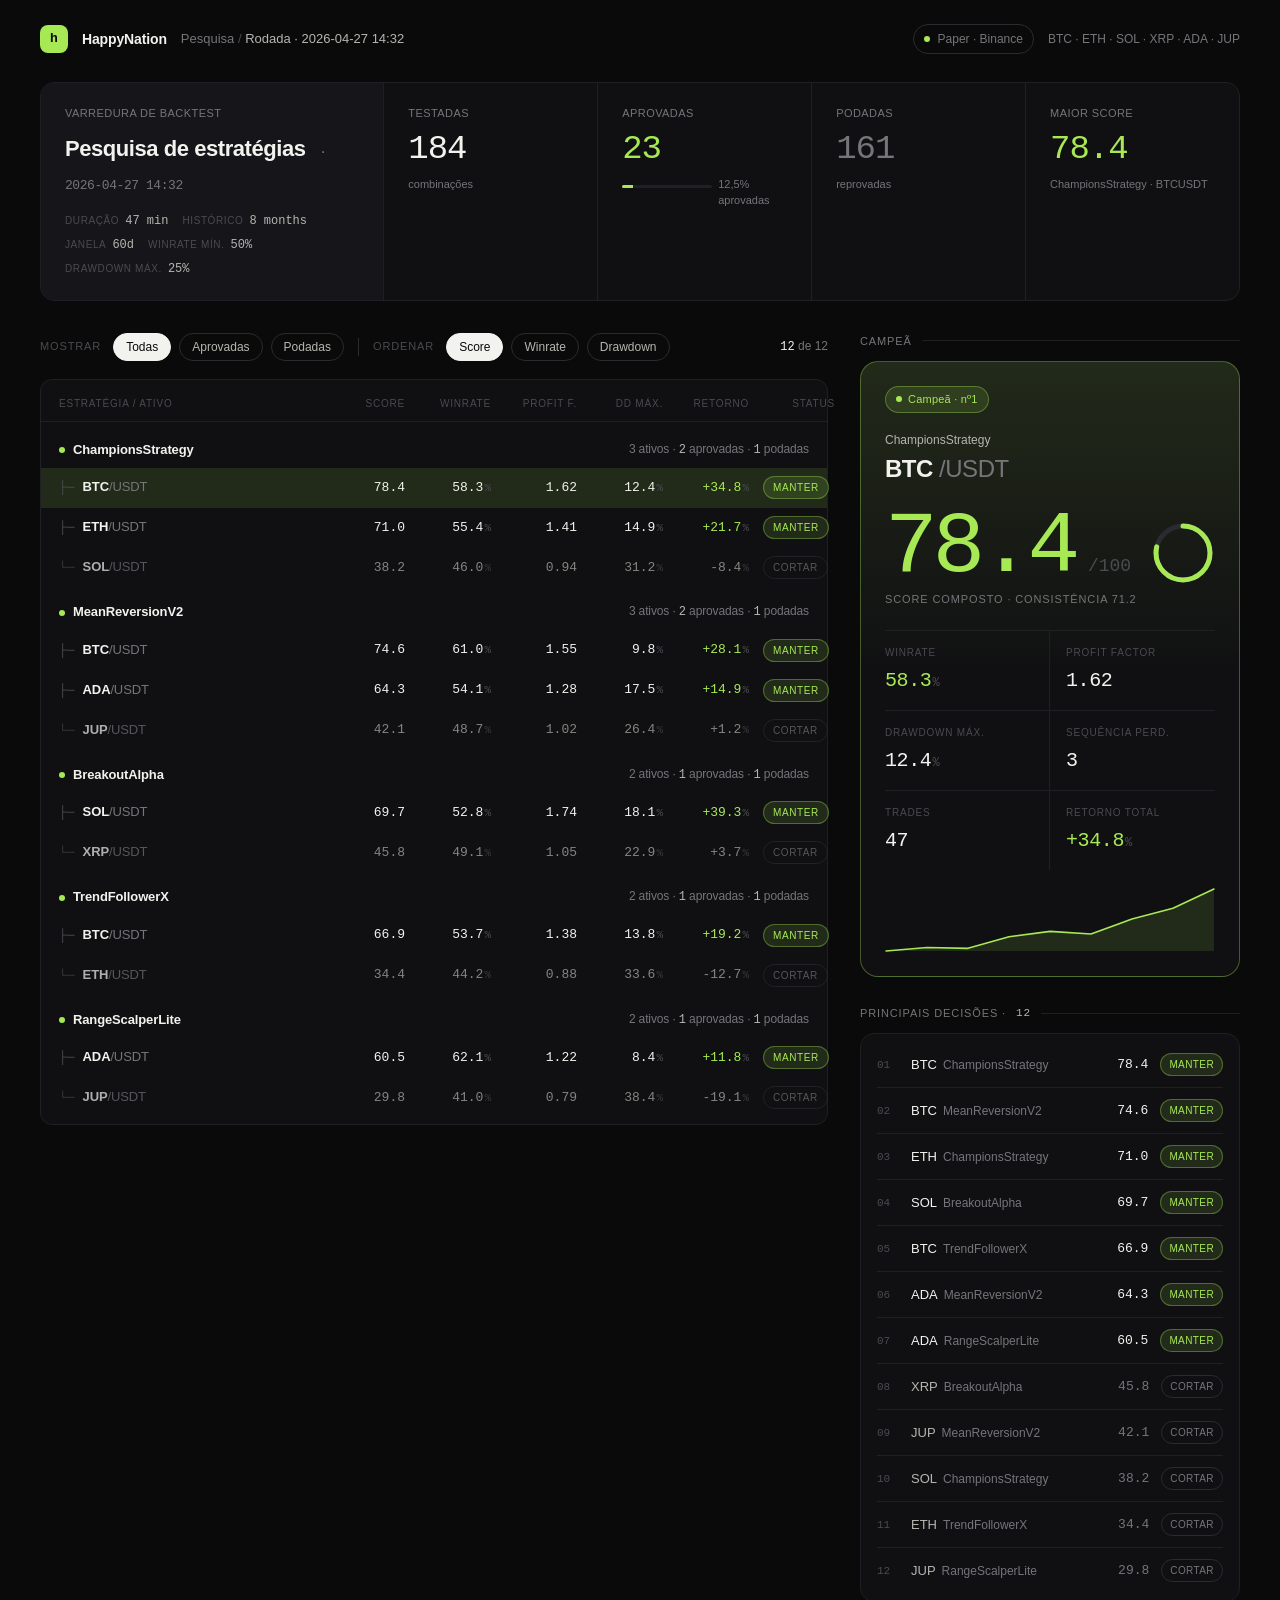
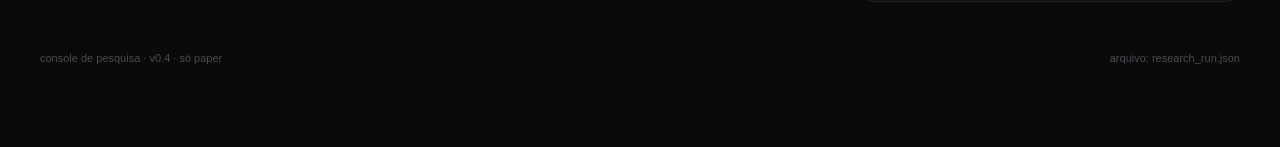
==== src/static/dashboard.html @ c48c34e0 "feat: runtime config, dashboard templates and seed databases - src/config/portfolio.yaml: portfolio " ====
<!doctype html>
<!--
  DIREÇÃO B — modernizada.
  Fundo neutro profundo (não preto puro), accent lima saturado em oklch,
  pareamento sans (system) + mono (system) para números, densidade alta
  com mais respiro. Original — não recria UI proprietária.
-->
<html lang="pt-BR">
<head>
<meta charset="utf-8">
<meta name="viewport" content="width=1200">
<title>HappyNation · Pesquisa</title>
<style>
  :root{
    --bg:        #0a0a0b;
    --surface-1: #101012;
    --surface-2: #16161a;
    --line:      #1f1f24;
    --line-2:    #2a2a31;
    --ink:       #f2f2ee;
    --ink-2:     #b6b6b0;
    --ink-3:     #75757a;
    --ink-4:     #4a4a50;

    --accent:        oklch(0.86 0.19 130);   /* lime-acid */
    --accent-soft:   oklch(0.86 0.19 130 / 0.12);
    --accent-line:   oklch(0.86 0.19 130 / 0.35);
    --warn:          oklch(0.70 0.17 25);    /* warm red, drawdown / cut */
    --warn-soft:     oklch(0.70 0.17 25 / 0.14);

    --sans: -apple-system, BlinkMacSystemFont, "Inter", "Helvetica Neue", "Segoe UI", Helvetica, Arial, sans-serif;
    --mono: ui-monospace, "SF Mono", "JetBrains Mono", "Cascadia Mono", Menlo, Consolas, monospace;
  }
  *{box-sizing:border-box}
  html,body{margin:0;padding:0;background:var(--bg);color:var(--ink)}
  body{
    font: 14px/1.5 var(--sans);
    -webkit-font-smoothing:antialiased;
    text-rendering:optimizeLegibility;
    min-height:100vh;
    padding: 24px 40px 80px;
  }
  .num{font-family:var(--mono);font-variant-numeric:tabular-nums;font-feature-settings:"tnum" 1;letter-spacing:-0.01em}
  ::selection{background:var(--accent);color:#0a0a0b}

  button{
    font: 12px/1 var(--sans);
    color:var(--ink-2);
    background:transparent;
    border:1px solid var(--line-2);
    padding:7px 12px;
    cursor:pointer;
    border-radius: 999px;
    letter-spacing:0;
    transition: color .12s, background .12s, border-color .12s;
  }
  button:hover{color:var(--ink);border-color:var(--ink-4)}
  button:focus-visible{outline:2px solid var(--accent);outline-offset:2px}
  button[aria-pressed="true"]{
    background:var(--ink);
    color:#0a0a0b;
    border-color:var(--ink);
  }

  .container{max-width:1320px;margin:0 auto}

  /* ===== top bar ===== */
  header.bar{
    display:flex;align-items:center;justify-content:space-between;
    padding-bottom:28px;
    gap:24px;
  }
  .bar .left{display:flex;align-items:center;gap:14px}
  .bar .mark{
    width:28px;height:28px;border-radius:8px;
    background:var(--accent);
    display:grid;place-items:center;
    color:#0a0a0b;font-family:var(--mono);font-weight:700;font-size:13px;
  }
  .bar .brand{font-weight:600;font-size:14px;letter-spacing:-0.01em}
  .bar .crumb{color:var(--ink-3);font-size:13px}
  .bar .crumb b{color:var(--ink-2);font-weight:500}
  .bar .right{display:flex;align-items:center;gap:14px;color:var(--ink-3);font-size:12px}
  .bar .pulse{
    display:inline-flex;align-items:center;gap:8px;
    padding:5px 10px;border:1px solid var(--line-2);border-radius:999px;
  }
  .bar .pulse .d{width:6px;height:6px;border-radius:50%;background:var(--accent)}

  /* ===== run header ===== */
  .runhead{
    display:grid;grid-template-columns: 1.6fr 1fr 1fr 1fr 1fr;
    background:var(--surface-1);
    border:1px solid var(--line);
    border-radius:14px;
    overflow:hidden;
    margin-bottom:32px;
  }
  .runhead .cell{
    padding:22px 24px;
    border-left:1px solid var(--line);
  }
  .runhead .cell:first-child{border-left:0;background:var(--surface-2)}
  .runhead .lbl{
    color:var(--ink-3);font-size:11px;letter-spacing:.04em;
    text-transform:uppercase;margin-bottom:10px;
  }
  .runhead h1{
    margin:0 0 6px;font-size:22px;font-weight:600;letter-spacing:-0.02em;
    color:var(--ink);
  }
  .runhead h1 .ts{color:var(--ink-3);font-weight:400;margin-left:8px;font-size:13px;font-family:var(--mono)}
  .runhead .params{
    display:flex;flex-wrap:wrap;gap: 6px 14px;
    color:var(--ink-3);font-size:12px;margin-top:14px;
  }
  .runhead .params .p{display:inline-flex;align-items:baseline;gap:6px}
  .runhead .params .p .k{color:var(--ink-4);text-transform:uppercase;letter-spacing:.06em;font-size:10px}
  .runhead .params .p .v{color:var(--ink-2);font-family:var(--mono);font-size:12px}
  .runhead .val{
    font-family:var(--mono);font-variant-numeric:tabular-nums;
    font-size:34px;line-height:1;letter-spacing:-0.03em;color:var(--ink);
    font-weight:500;
  }
  .runhead .val .u{color:var(--ink-4);font-size:14px;margin-left:3px}
  .runhead .val.accent{color:var(--accent)}
  .runhead .val.dim{color:var(--ink-3)}
  .runhead .delta{
    display:inline-flex;align-items:baseline;gap:6px;margin-top:10px;
    font-size:11px;color:var(--ink-3);
  }
  .runhead .delta .bar{
    flex:1;height:3px;background:var(--line);border-radius:2px;overflow:hidden;
    min-width:90px;
  }
  .runhead .delta .bar i{display:block;height:100%;background:var(--accent)}

  /* ===== layout ===== */
  main{display:grid;grid-template-columns: minmax(0,1fr) 380px;gap:32px;}

  /* ===== controls ===== */
  .controls{
    display:flex;align-items:center;gap:8px;
    margin-bottom:18px;flex-wrap:wrap;
  }
  .controls .sep{
    width:1px;height:18px;background:var(--line-2);margin:0 6px;
  }
  .controls .glbl{
    color:var(--ink-4);font-size:11px;text-transform:uppercase;letter-spacing:.08em;margin-right:4px;
  }
  .countpill{
    margin-left:auto;color:var(--ink-3);font-size:12px;
  }
  .countpill b{color:var(--ink);font-family:var(--mono);font-weight:500}

  /* (legacy strategy group styles removed — now rendered as tree) */

  /* ===== tree view ===== */
  .tree{
    background:var(--surface-1);
    border:1px solid var(--line);
    border-radius:12px;
    padding:6px 0;
    font-family:var(--mono);
  }
  .tree .node{
    display:grid;
    grid-template-columns: minmax(260px, 1.4fr) repeat(5, minmax(72px, 1fr)) auto;
    align-items:center;
    gap:14px;
    padding:8px 18px;
    font-size:13px;
    color:var(--ink-2);
    border-bottom:1px dashed transparent;
  }
  .tree .label{
    display:flex;align-items:baseline;gap:8px;
    white-space:nowrap;overflow:hidden;text-overflow:ellipsis;
  }
  .tree .guide{
    color:var(--ink-4);
    user-select:none;
    letter-spacing:0;
  }
  .tree .v{
    font-variant-numeric:tabular-nums;
    text-align:right;color:var(--ink);
  }
  .tree .v .u{color:var(--ink-4);font-size:11px;margin-left:1px}
  .tree .verdict{
    font-family:var(--sans);
    font-size:10px;letter-spacing:.06em;text-transform:uppercase;
    padding:3px 9px;border-radius:999px;
    border:1px solid var(--line-2);color:var(--ink-3);
    justify-self:end;
  }

  /* strategy header row */
  .tree .strat{
    grid-template-columns: 1fr auto;
    padding:14px 18px 8px;
    color:var(--ink);font-size:13px;font-weight:600;
    font-family:var(--sans);letter-spacing:-0.01em;
  }
  .tree .strat + .leaf{margin-top:0}
  .tree .strat .meta{
    color:var(--ink-3);font-weight:400;font-size:12px;
    font-family:var(--sans);
  }
  .tree .strat .meta b{color:var(--ink-2);font-weight:500;font-family:var(--mono)}
  .tree .strat .pip{
    display:inline-block;width:6px;height:6px;border-radius:50%;
    background:var(--ink-4);margin-right:8px;vertical-align:middle;
  }
  .tree .strat.has-approved .pip{background:var(--accent)}

  /* leaf rows (assets) */
  .tree .leaf .asset{
    color:var(--ink);font-weight:600;
    font-family:var(--sans);letter-spacing:-0.01em;
  }
  .tree .leaf .asset .pair{color:var(--ink-3);font-weight:400}
  .tree .leaf.approved .asset{color:var(--ink)}
  .tree .leaf.pruned{opacity:.7}
  .tree .leaf.pruned .v{color:var(--ink-2)}
  .tree .leaf.pruned:hover{opacity:1}
  .tree .leaf:hover{background:var(--surface-2)}
  .tree .leaf.champion{background:var(--accent-soft)}
  .tree .leaf.champion:hover{background:var(--accent-soft)}
  .tree .leaf.champion .score{color:var(--accent);font-weight:600}
  .tree .leaf.approved .score{color:var(--ink);font-weight:500}

  .tree .v.warn{color:var(--warn)}
  .tree .v.neg{color:var(--warn)}
  .tree .leaf.approved .ret{color:var(--accent)}

  .tree .leaf.approved .verdict{color:var(--accent);border-color:var(--accent-line);background:var(--accent-soft)}

  .tree .colhead{
    display:grid;
    grid-template-columns: minmax(260px, 1.4fr) repeat(5, minmax(72px, 1fr)) auto;
    gap:14px;
    padding:10px 18px;
    color:var(--ink-4);font-size:10px;
    text-transform:uppercase;letter-spacing:.08em;
    border-bottom:1px solid var(--line);
    font-family:var(--sans);
    margin-bottom:4px;
  }
  .tree .colhead span{text-align:right}
  .tree .colhead span:first-child{text-align:left}
  .tree .colhead span:last-child{min-width:72px}

  /* ===== sidebar ===== */
  aside.side{position:sticky;top:24px;align-self:start}
  .stamp{
    display:flex;align-items:center;gap:10px;
    color:var(--ink-3);font-size:11px;text-transform:uppercase;letter-spacing:.08em;
    margin-bottom:12px;
  }
  .stamp::after{content:"";flex:1;height:1px;background:var(--line)}

  .champ{
    background:linear-gradient(180deg, var(--accent-soft) 0%, transparent 50%), var(--surface-1);
    border:1px solid var(--accent-line);
    border-radius:18px;
    padding:24px;
    margin-bottom:28px;
    position:relative;
    overflow:hidden;
  }
  .champ .tag{
    display:inline-flex;align-items:center;gap:6px;
    font-size:11px;color:var(--accent);
    background:var(--accent-soft);border:1px solid var(--accent-line);
    padding:4px 10px;border-radius:999px;letter-spacing:.02em;
    margin-bottom:18px;
  }
  .champ .tag .d{width:6px;height:6px;border-radius:50%;background:var(--accent)}
  .champ .name{color:var(--ink-2);font-size:12px;margin-bottom:2px}
  .champ .pair{color:var(--ink);font-size:24px;font-weight:600;letter-spacing:-0.02em;margin-bottom:24px}

  .champ .heroline{display:flex;align-items:flex-end;gap:14px;margin-bottom:6px}
  .champ .heroscore{
    font-family:var(--mono);font-variant-numeric:tabular-nums;
    font-size:88px;line-height:.85;letter-spacing:-0.06em;
    color:var(--ink);font-weight:500;
  }
  .champ .heroscore.is-accent{color:var(--accent)}
  .champ .heroscore .of{color:var(--ink-4);font-size:18px;margin-left:2px;letter-spacing:0}
  .champ .ringWrap{display:flex;align-items:center;justify-content:flex-end;flex:1}
  .champ .ring{width:64px;height:64px;display:block}
  .champ .ring .track{stroke:var(--line-2);fill:none;stroke-width:5}
  .champ .ring .fill{stroke:var(--accent);fill:none;stroke-width:5;stroke-linecap:round;transform:rotate(-90deg);transform-origin:50% 50%}
  .champ .scorelbl{
    color:var(--ink-3);font-size:11px;text-transform:uppercase;letter-spacing:.08em;
    margin-bottom:22px;
  }
  .champ .stats{
    display:grid;grid-template-columns:1fr 1fr;gap:0;
    border-top:1px solid var(--line);
  }
  .champ .stats .s{
    padding:14px 0;border-bottom:1px solid var(--line);
  }
  .champ .stats .s:nth-child(odd){padding-right:16px;border-right:1px solid var(--line)}
  .champ .stats .s:nth-child(even){padding-left:16px}
  .champ .stats .s:nth-last-child(-n+2){border-bottom:0}
  .champ .stats .lbl{color:var(--ink-4);font-size:10px;text-transform:uppercase;letter-spacing:.08em;display:block;margin-bottom:6px}
  .champ .stats .v{font-family:var(--mono);font-variant-numeric:tabular-nums;font-size:20px;letter-spacing:-0.02em;color:var(--ink)}
  .champ .stats .v.accent{color:var(--accent)}
  .champ .stats .v .u{color:var(--ink-4);font-size:12px;margin-left:1px}
  .champ .equity{margin-top:18px}
  .champ .equity svg{width:100%;height:64px;display:block}
  .champ .equity .area{fill:var(--accent-soft)}
  .champ .equity .line{fill:none;stroke:var(--accent);stroke-width:1.6;vector-effect:non-scaling-stroke;stroke-linecap:round;stroke-linejoin:round}

  .decisions{
    background:var(--surface-1);border:1px solid var(--line);border-radius:14px;
    padding:8px 16px;
  }
  .decisions ol{list-style:none;margin:0;padding:0}
  .decisions li{
    display:grid;grid-template-columns:22px 1fr auto auto;align-items:center;gap:12px;
    padding:11px 0;border-bottom:1px solid var(--line);
  }
  .decisions li:last-child{border-bottom:0}
  .decisions li .idx{color:var(--ink-4);font-family:var(--mono);font-size:11px}
  .decisions li .what{
    overflow:hidden;text-overflow:ellipsis;white-space:nowrap;
    font-size:13px;color:var(--ink);
  }
  .decisions li .what .strat{color:var(--ink-3);font-size:12px;margin-left:6px}
  .decisions li .scoremini{
    font-family:var(--mono);font-variant-numeric:tabular-nums;
    font-size:13px;color:var(--ink);min-width:42px;text-align:right;
  }
  .decisions li.no .what{color:var(--ink-2)}
  .decisions li.no .scoremini{color:var(--ink-3)}
  .decisions li .verdict{
    font-size:10px;letter-spacing:.04em;text-transform:uppercase;
    padding:3px 8px;border-radius:999px;border:1px solid var(--line-2);color:var(--ink-3);
  }
  .decisions li.ok .verdict{color:var(--accent);border-color:var(--accent-line);background:var(--accent-soft)}

  /* ===== footer ===== */
  footer.foot{
    margin-top:48px;
    color:var(--ink-4);font-size:11px;
    display:flex;justify-content:space-between;align-items:center;gap:14px;
  }
  footer.foot .seg{display:flex;align-items:center;gap:8px}

  @media (max-width:1100px){
    body{padding:20px 24px 60px}
    main{grid-template-columns:1fr}
    aside.side{position:static}
    .runhead{grid-template-columns:1fr 1fr;}
    .runhead .cell{border-left:0;border-top:1px solid var(--line)}
    .runhead .cell:nth-child(-n+2){border-top:0}
    .runhead .cell:first-child{grid-column:1 / -1}
  }
</style>
</head>
<body>
<div class="container">

<header class="bar">
  <div class="left">
    <span class="mark">h</span>
    <span class="brand">HappyNation</span>
    <span class="crumb">Pesquisa <span style="color:var(--ink-4)">/</span> <b id="runId">Resultado da rodada</b></span>
  </div>
  <div class="right">
    <span class="pulse"><span class="d"></span>Paper · Binance</span>
    <span>BTC · ETH · SOL · XRP · ADA · JUP</span>
  </div>
</header>

<section class="runhead" aria-label="Resumo da rodada">
  <div class="cell">
    <div class="lbl">Varredura de backtest</div>
    <h1>Pesquisa de estratégias <span class="ts" id="hRanAt"></span></h1>
    <div class="params">
      <span class="p"><span class="k">duração</span><span class="v" id="hDuration"></span></span>
      <span class="p"><span class="k">histórico</span><span class="v" id="hHistory"></span></span>
      <span class="p"><span class="k">janela</span><span class="v" id="hWindow"></span></span>
      <span class="p"><span class="k">winrate mín.</span><span class="v"><span id="hWR"></span>%</span></span>
      <span class="p"><span class="k">drawdown máx.</span><span class="v"><span id="hDD"></span>%</span></span>
    </div>
  </div>
  <div class="cell">
    <div class="lbl">Testadas</div>
    <div class="val" id="hTested">—</div>
    <div class="delta"><span>combinações</span></div>
  </div>
  <div class="cell">
    <div class="lbl">Aprovadas</div>
    <div class="val accent" id="hApproved">—</div>
    <div class="delta">
      <div class="bar"><i id="hPassBar"></i></div>
      <span id="hRate">—</span>
    </div>
  </div>
  <div class="cell">
    <div class="lbl">Podadas</div>
    <div class="val dim" id="hPruned">—</div>
    <div class="delta"><span>reprovadas</span></div>
  </div>
  <div class="cell">
    <div class="lbl">Maior score</div>
    <div class="val accent" id="hTop">—</div>
    <div class="delta"><span id="hTopWho">—</span></div>
  </div>
</section>

<main>
  <section class="results" aria-label="Resultados">
    <div class="controls" role="toolbar" aria-label="Filtros e ordenação">
      <span class="glbl">Mostrar</span>
      <button data-filter="all" aria-pressed="true">Todas</button>
      <button data-filter="approved" aria-pressed="false">Aprovadas</button>
      <button data-filter="pruned" aria-pressed="false">Podadas</button>
      <span class="sep"></span>
      <span class="glbl">Ordenar</span>
      <button data-sort="score" aria-pressed="true">Score</button>
      <button data-sort="winrate" aria-pressed="false">Winrate</button>
      <button data-sort="drawdown" aria-pressed="false">Drawdown</button>
      <span class="countpill"><b id="cShown">0</b> de <span id="cTotal">0</span></span>
    </div>
    <div id="groups"></div>
  </section>

  <aside class="side" aria-label="Campeã e decisões">
    <div class="stamp">Campeã</div>
    <div id="champ"></div>

    <div class="stamp">Principais decisões · <span id="decCount" style="color:var(--ink-2);font-family:var(--mono)">0</span></div>
    <div class="decisions">
      <ol id="decisions"></ol>
    </div>
  </aside>
</main>

<footer class="foot">
  <span class="seg">console de pesquisa · v0.4 · só paper</span>
  <span class="seg">arquivo: research_run.json</span>
</footer>

</div>

<script>
/* =========================================================
   MOCK DATA
   ========================================================= */
const DATA = {
  ran_at: "2026-04-27 14:32",
  duration_min: 47,
  totals: { tested: 184, approved: 23, pruned: 161 },
  params: { history: "8 months", window_days: 60, min_winrate: 50, max_drawdown: 25 },
  results: [
    { strategy:"ChampionsStrategy", asset:"BTCUSDT", passed:true,  score:78.4, consistency_score:71.2, winrate_pct:58.3, profit_factor:1.62, max_drawdown_pct:12.4, max_loss_streak:3, trades:47, total_return_pct:34.8,
      equity_curve:[1000,1020,1015,1080,1110,1095,1180,1240,1348] },
    { strategy:"ChampionsStrategy", asset:"ETHUSDT", passed:true,  score:71.0, consistency_score:66.1, winrate_pct:55.4, profit_factor:1.41, max_drawdown_pct:14.9, max_loss_streak:4, trades:52, total_return_pct:21.7,
      equity_curve:[1000,990,1010,1040,1030,1080,1110,1090,1217] },
    { strategy:"ChampionsStrategy", asset:"SOLUSDT", passed:false, score:38.2, consistency_score:31.0, winrate_pct:46.0, profit_factor:0.94, max_drawdown_pct:31.2, max_loss_streak:7, trades:41, total_return_pct:-8.4,
      equity_curve:[1000,1040,990,950,920,1010,890,860,916] },

    { strategy:"MeanReversionV2", asset:"BTCUSDT", passed:true,  score:74.6, consistency_score:69.8, winrate_pct:61.0, profit_factor:1.55, max_drawdown_pct:9.8, max_loss_streak:2, trades:63, total_return_pct:28.1,
      equity_curve:[1000,1010,1004,1030,1055,1048,1090,1130,1281] },
    { strategy:"MeanReversionV2", asset:"ADAUSDT", passed:true,  score:64.3, consistency_score:60.0, winrate_pct:54.1, profit_factor:1.28, max_drawdown_pct:17.5, max_loss_streak:5, trades:38, total_return_pct:14.9,
      equity_curve:[1000,990,1010,1000,1040,1020,1060,1080,1149] },
    { strategy:"MeanReversionV2", asset:"JUPUSDT", passed:false, score:42.1, consistency_score:36.4, winrate_pct:48.7, profit_factor:1.02, max_drawdown_pct:26.4, max_loss_streak:6, trades:29, total_return_pct:1.2,
      equity_curve:[1000,1030,980,940,1010,970,1010,990,1012] },

    { strategy:"BreakoutAlpha", asset:"SOLUSDT", passed:true,  score:69.7, consistency_score:64.2, winrate_pct:52.8, profit_factor:1.74, max_drawdown_pct:18.1, max_loss_streak:4, trades:31, total_return_pct:39.3,
      equity_curve:[1000,1050,1020,1100,1080,1180,1140,1280,1393] },
    { strategy:"BreakoutAlpha", asset:"XRPUSDT", passed:false, score:45.8, consistency_score:39.7, winrate_pct:49.1, profit_factor:1.05, max_drawdown_pct:22.9, max_loss_streak:5, trades:27, total_return_pct:3.7,
      equity_curve:[1000,1040,990,960,1010,980,1020,1000,1037] },

    { strategy:"TrendFollowerX", asset:"BTCUSDT", passed:true,  score:66.9, consistency_score:62.5, winrate_pct:53.7, profit_factor:1.38, max_drawdown_pct:13.8, max_loss_streak:3, trades:44, total_return_pct:19.2,
      equity_curve:[1000,1010,1000,1040,1030,1070,1060,1120,1192] },
    { strategy:"TrendFollowerX", asset:"ETHUSDT", passed:false, score:34.4, consistency_score:28.9, winrate_pct:44.2, profit_factor:0.88, max_drawdown_pct:33.6, max_loss_streak:8, trades:39, total_return_pct:-12.7,
      equity_curve:[1000,1030,970,940,890,920,860,830,873] },

    { strategy:"RangeScalperLite", asset:"ADAUSDT", passed:true,  score:60.5, consistency_score:57.0, winrate_pct:62.1, profit_factor:1.22, max_drawdown_pct:8.4, max_loss_streak:2, trades:91, total_return_pct:11.8,
      equity_curve:[1000,1008,1004,1020,1018,1040,1036,1070,1118] },
    { strategy:"RangeScalperLite", asset:"JUPUSDT", passed:false, score:29.8, consistency_score:24.2, winrate_pct:41.0, profit_factor:0.79, max_drawdown_pct:38.4, max_loss_streak:9, trades:54, total_return_pct:-19.1,
      equity_curve:[1000,1010,950,910,880,830,790,800,809] },
  ]
};

/* =========================================================
   HELPERS
   ========================================================= */
const $  = (s,r=document)=>r.querySelector(s);
const $$ = (s,r=document)=>Array.from(r.querySelectorAll(s));
const fmt = {
  n1:(x)=>x.toFixed(1),
  n2:(x)=>x.toFixed(2),
  pct:(x)=>x.toFixed(1),
  signed:(x)=>(x>=0?"+":"")+x.toFixed(1),
};
const state = { filter:"all", sort:"score" };

function pricePathPaths(curve, w, h, pad=2){
  const min = Math.min(...curve), max = Math.max(...curve);
  const span = (max-min) || 1;
  const sx = (i)=> pad + (i/(curve.length-1))*(w-2*pad);
  const sy = (v)=> pad + (1 - (v-min)/span) * (h-2*pad);
  let line = "";
  curve.forEach((v,i)=> line += (i?"L":"M")+sx(i).toFixed(2)+" "+sy(v).toFixed(2));
  let area = `M${sx(0).toFixed(2)} ${(h-pad).toFixed(2)} `;
  curve.forEach((v,i)=> area += `L${sx(i).toFixed(2)} ${sy(v).toFixed(2)} `);
  area += `L${sx(curve.length-1).toFixed(2)} ${(h-pad).toFixed(2)} Z`;
  return { line, area };
}

/* =========================================================
   HEADER
   ========================================================= */
function renderHeader(){
  const t = DATA.totals;
  $("#hRanAt").textContent = "· "+DATA.ran_at;
  $("#hDuration").textContent = DATA.duration_min + " min";
  $("#hHistory").textContent = DATA.params.history;
  $("#hWindow").textContent = DATA.params.window_days + "d";
  $("#hWR").textContent = DATA.params.min_winrate;
  $("#hDD").textContent = DATA.params.max_drawdown;
  $("#hTested").textContent = t.tested;
  $("#hApproved").textContent = t.approved;
  $("#hPruned").textContent = t.pruned;
  const rate = (t.approved/t.tested*100);
  $("#hRate").innerHTML = rate.toFixed(1).replace('.',',')+'% aprovadas';
  $("#hPassBar").style.width = rate.toFixed(1)+"%";
  const top = DATA.results.slice().sort((a,b)=>b.score-a.score)[0];
  $("#hTop").innerHTML = fmt.n1(top.score);
  $("#hTopWho").textContent = top.strategy + " · " + top.asset;
  $("#runId").textContent = "Rodada · " + DATA.ran_at;
}

/* =========================================================
   GROUPS
   ========================================================= */
function getFiltered(){
  let rs = DATA.results.slice();
  if (state.filter==="approved") rs = rs.filter(r=>r.passed);
  else if (state.filter==="pruned") rs = rs.filter(r=>!r.passed);
  const sorters = {
    score:(a,b)=> b.score - a.score,
    winrate:(a,b)=> b.winrate_pct - a.winrate_pct,
    drawdown:(a,b)=> a.max_drawdown_pct - b.max_drawdown_pct,
  };
  rs.sort(sorters[state.sort]);
  return rs;
}

function renderGroups(){
  const rs = getFiltered();
  const groups = new Map();
  for (const r of rs){
    if (!groups.has(r.strategy)) groups.set(r.strategy, []);
    groups.get(r.strategy).push(r);
  }
  const orderedGroups = Array.from(groups.entries())
    .sort((a,b)=> Math.max(...b[1].map(r=>r.score)) - Math.max(...a[1].map(r=>r.score)));

  const championKey = (() => {
    const top = DATA.results.slice().sort((a,b)=>b.score-a.score)[0];
    return top ? top.strategy + "|" + top.asset : null;
  })();

  const root = $("#groups");
  root.innerHTML = "";

  const tree = document.createElement("div");
  tree.className = "tree";
  tree.innerHTML = `
    <div class="colhead">
      <span>Estratégia / Ativo</span>
      <span>Score</span>
      <span>Winrate</span>
      <span>Profit f.</span>
      <span>DD máx.</span>
      <span>Retorno</span>
      <span>Status</span>
    </div>`;

  for (const [strat, items] of orderedGroups){
    const okCount = items.filter(i=>i.passed).length;
    const stratEl = document.createElement("div");
    stratEl.className = "node strat" + (okCount>0?" has-approved":"");
    stratEl.innerHTML = `
      <div><span class="pip"></span>${strat}</div>
      <span class="meta">${items.length} ${items.length===1?"ativo":"ativos"} · <b>${okCount}</b> aprovadas · <b>${items.length-okCount}</b> podadas</span>`;
    tree.appendChild(stratEl);

    items.forEach((r, idx) => {
      const isLast = idx === items.length - 1;
      const guide = isLast ? "└─" : "├─";
      const key = r.strategy + "|" + r.asset;
      const isChamp = key === championKey;
      const ddClass = r.max_drawdown_pct > DATA.params.max_drawdown ? "warn" : "";
      const retClass = r.total_return_pct < 0 ? "neg" : "";
      const base = r.asset.replace("USDT","");

      const leaf = document.createElement("div");
      leaf.className = "node leaf " + (r.passed?"approved":"pruned") + (isChamp?" champion":"");
      leaf.innerHTML = `
        <div class="label"><span class="guide">${guide}</span><span class="asset">${base}<span class="pair">/USDT</span></span></div>
        <span class="v score">${fmt.n1(r.score)}</span>
        <span class="v">${fmt.pct(r.winrate_pct)}<span class="u">%</span></span>
        <span class="v">${fmt.n2(r.profit_factor)}</span>
        <span class="v ${ddClass}">${fmt.pct(r.max_drawdown_pct)}<span class="u">%</span></span>
        <span class="v ret ${retClass}">${fmt.signed(r.total_return_pct)}<span class="u">%</span></span>
        <span class="verdict">${r.passed?'manter':'cortar'}</span>`;
      tree.appendChild(leaf);
    });
  }
  root.appendChild(tree);

  $("#cShown").textContent = rs.length;
  $("#cTotal").textContent = DATA.results.length;
}

/* =========================================================
   SIDEBAR
   ========================================================= */
function renderSidebar(){
  const top = DATA.results.slice().sort((a,b)=>b.score-a.score)[0];
  const sp = pricePathPaths(top.equity_curve, 320, 64, 1);
  const base = top.asset.replace("USDT","");

  // ring
  const r = 27, c = 2*Math.PI*r;
  const pct = top.score/100;
  const dash = (pct*c).toFixed(2) + " " + (c).toFixed(2);

  $("#champ").innerHTML = `
    <div class="champ">
      <span class="tag"><span class="d"></span>Campeã · nº1</span>
      <div class="name">${top.strategy}</div>
      <div class="pair">${base} <span style="color:var(--ink-3);font-weight:400">/USDT</span></div>

      <div class="heroline">
        <div class="heroscore is-accent">${fmt.n1(top.score)}<span class="of"> /100</span></div>
        <div class="ringWrap">
          <svg class="ring" viewBox="0 0 64 64" aria-hidden="true">
            <circle class="track" cx="32" cy="32" r="${r}"/>
            <circle class="fill"  cx="32" cy="32" r="${r}" stroke-dasharray="${dash}"/>
          </svg>
        </div>
      </div>
      <div class="scorelbl">Score composto · consistência ${fmt.n1(top.consistency_score)}</div>

      <div class="stats">
        <div class="s"><span class="lbl">Winrate</span><span class="v accent">${fmt.pct(top.winrate_pct)}<span class="u">%</span></span></div>
        <div class="s"><span class="lbl">Profit factor</span><span class="v">${fmt.n2(top.profit_factor)}</span></div>
        <div class="s"><span class="lbl">Drawdown máx.</span><span class="v">${fmt.pct(top.max_drawdown_pct)}<span class="u">%</span></span></div>
        <div class="s"><span class="lbl">Sequência perd.</span><span class="v">${top.max_loss_streak}</span></div>
        <div class="s"><span class="lbl">Trades</span><span class="v">${top.trades}</span></div>
        <div class="s"><span class="lbl">Retorno total</span><span class="v accent">${fmt.signed(top.total_return_pct)}<span class="u">%</span></span></div>
      </div>

      <div class="equity" aria-label="Curva de equity">
        <svg viewBox="0 0 320 64" preserveAspectRatio="none">
          <path class="area" d="${sp.area}"/>
          <path class="line" d="${sp.line}"/>
        </svg>
      </div>
    </div>`;

  const decs = DATA.results.slice().sort((a,b)=>b.score-a.score).slice(0,12);
  $("#decisions").innerHTML = decs.map((r,i)=>{
    const baseAsset = r.asset.replace("USDT","");
    return `<li class="${r.passed?'ok':'no'}">
      <span class="idx">${String(i+1).padStart(2,"0")}</span>
      <span class="what">${baseAsset}<span class="strat">${r.strategy}</span></span>
      <span class="scoremini">${fmt.n1(r.score)}</span>
      <span class="verdict">${r.passed?"manter":"cortar"}</span>
    </li>`;
  }).join("");
  $("#decCount").textContent = decs.length;
}

/* =========================================================
   CONTROLS
   ========================================================= */
function bindControls(){
  $$("[data-filter]").forEach(b=>{
    b.addEventListener("click", ()=>{
      state.filter = b.dataset.filter;
      $$("[data-filter]").forEach(x=>x.setAttribute("aria-pressed", x===b ? "true":"false"));
      renderGroups();
    });
  });
  $$("[data-sort]").forEach(b=>{
    b.addEventListener("click", ()=>{
      state.sort = b.dataset.sort;
      $$("[data-sort]").forEach(x=>x.setAttribute("aria-pressed", x===b ? "true":"false"));
      renderGroups();
    });
  });
}

renderHeader();
renderGroups();
renderSidebar();
bindControls();
</script>
</body>
</html>
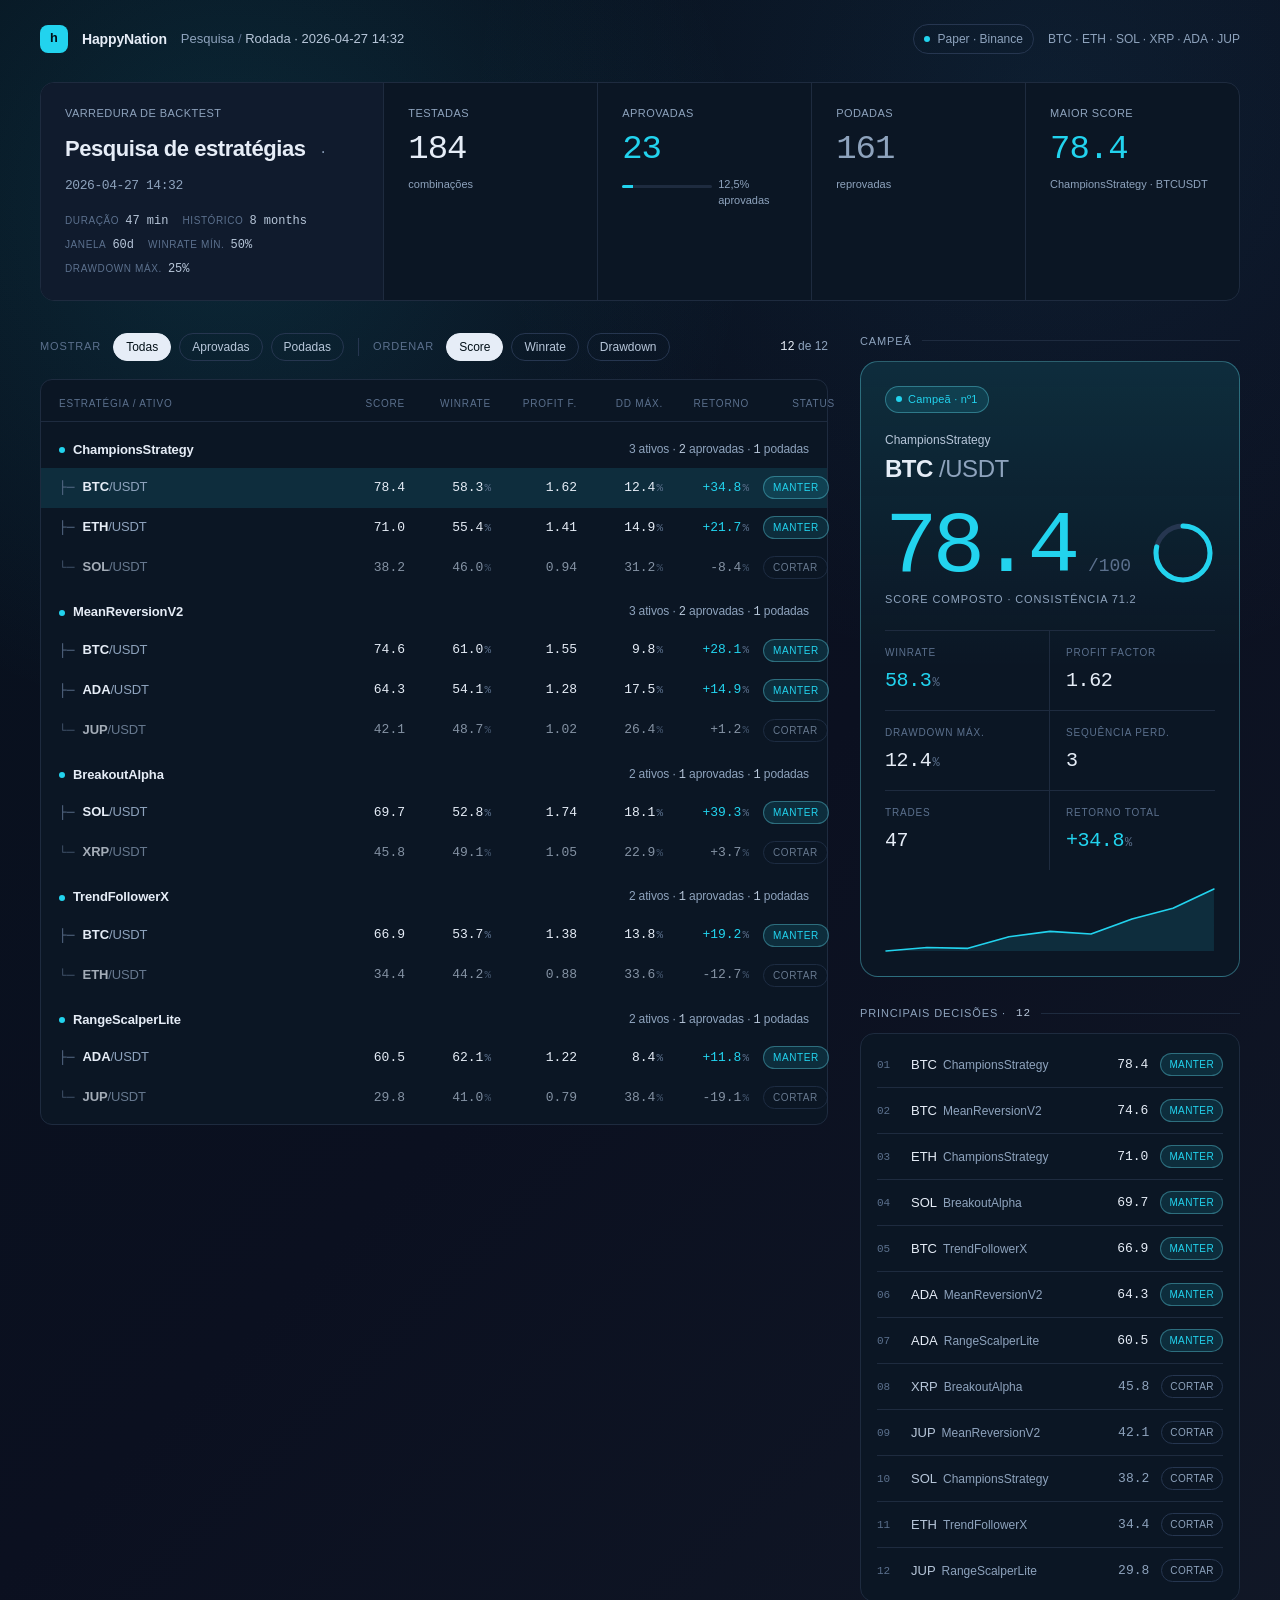
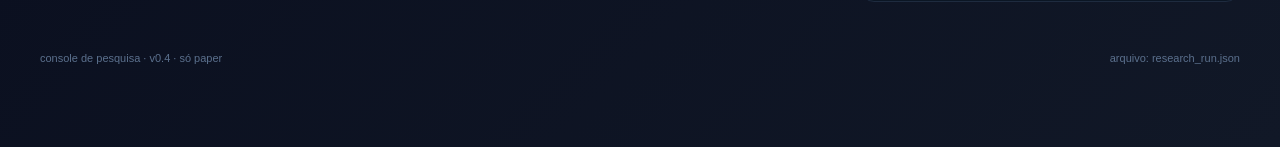
==== commit bf33cd11: "Consolidate Aether ops and dashboard refactor" ====
--- a/src/static/dashboard.html
+++ b/src/static/dashboard.html
@@ -1,7 +1,7 @@
 <!doctype html>
 <!--
   DIREÇÃO B — modernizada.
-  Fundo neutro profundo (não preto puro), accent lima saturado em oklch,
+  Fundo azul profundo, accent ciano e alta densidade de leitura,
   pareamento sans (system) + mono (system) para números, densidade alta
   com mais respiro. Original — não recria UI proprietária.
 -->
@@ -12,21 +12,21 @@
 <title>HappyNation · Pesquisa</title>
 <style>
   :root{
-    --bg:        #0a0a0b;
-    --surface-1: #101012;
-    --surface-2: #16161a;
-    --line:      #1f1f24;
-    --line-2:    #2a2a31;
-    --ink:       #f2f2ee;
-    --ink-2:     #b6b6b0;
-    --ink-3:     #75757a;
-    --ink-4:     #4a4a50;
-
-    --accent:        oklch(0.86 0.19 130);   /* lime-acid */
-    --accent-soft:   oklch(0.86 0.19 130 / 0.12);
-    --accent-line:   oklch(0.86 0.19 130 / 0.35);
-    --warn:          oklch(0.70 0.17 25);    /* warm red, drawdown / cut */
-    --warn-soft:     oklch(0.70 0.17 25 / 0.14);
+    --bg:        #07111d;
+    --surface-1: #0b1624;
+    --surface-2: #101b2d;
+    --line:      #1e2b3f;
+    --line-2:    #263650;
+    --ink:       #e6edf7;
+    --ink-2:     #b8c7da;
+    --ink-3:     #8ea3bd;
+    --ink-4:     #5b708d;
+
+    --accent:        #22d3ee;
+    --accent-soft:   rgba(34,211,238,.12);
+    --accent-line:   rgba(103,232,249,.35);
+    --warn:          #ff6b6b;
+    --warn-soft:     rgba(255,107,107,.14);
 
     --sans: -apple-system, BlinkMacSystemFont, "Inter", "Helvetica Neue", "Segoe UI", Helvetica, Arial, sans-serif;
     --mono: ui-monospace, "SF Mono", "JetBrains Mono", "Cascadia Mono", Menlo, Consolas, monospace;
@@ -39,9 +39,13 @@
     text-rendering:optimizeLegibility;
     min-height:100vh;
     padding: 24px 40px 80px;
+    background:
+      radial-gradient(circle at 18% 12%, rgba(34,211,238,.12), transparent 28%),
+      radial-gradient(circle at 82% 6%, rgba(56,189,248,.08), transparent 30%),
+      linear-gradient(135deg,#07111d 0%,#0b1020 52%,#111827 100%);
   }
   .num{font-family:var(--mono);font-variant-numeric:tabular-nums;font-feature-settings:"tnum" 1;letter-spacing:-0.01em}
-  ::selection{background:var(--accent);color:#0a0a0b}
+  ::selection{background:var(--accent);color:#031018}
 
   button{
     font: 12px/1 var(--sans);
@@ -58,7 +62,7 @@
   button:focus-visible{outline:2px solid var(--accent);outline-offset:2px}
   button[aria-pressed="true"]{
     background:var(--ink);
-    color:#0a0a0b;
+    color:#031018;
     border-color:var(--ink);
   }
 
@@ -75,7 +79,7 @@
     width:28px;height:28px;border-radius:8px;
     background:var(--accent);
     display:grid;place-items:center;
-    color:#0a0a0b;font-family:var(--mono);font-weight:700;font-size:13px;
+    color:#031018;font-family:var(--mono);font-weight:700;font-size:13px;
   }
   .bar .brand{font-weight:600;font-size:14px;letter-spacing:-0.01em}
   .bar .crumb{color:var(--ink-3);font-size:13px}
